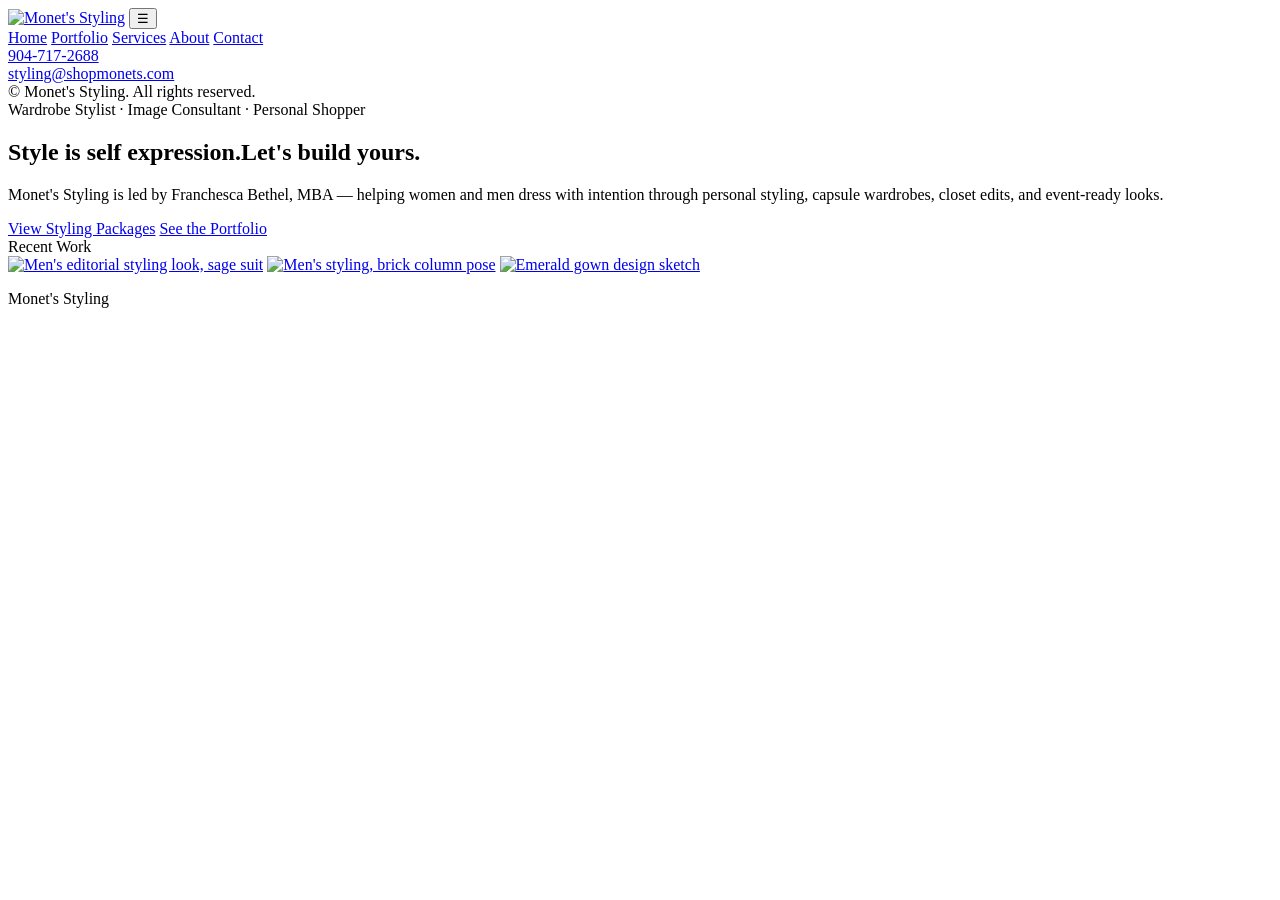
==== index.html @ 962dc1ce "Add files via upload" ====
<!DOCTYPE html>
<html lang="en">
<head>
<meta charset="UTF-8">
<meta name="viewport" content="width=device-width, initial-scale=1.0">
<title>Monet's Styling — Wardrobe Stylist &amp; Image Consultant</title>
<meta name="description" content="Monet's Styling — personal wardrobe styling, image consulting, and personal shopping by Franchesca Bethel.">
<link rel="preconnect" href="https://fonts.googleapis.com">
<link href="https://fonts.googleapis.com/css2?family=Playfair+Display:ital,wght@0,600;0,700;1,600&family=Jost:wght@400;500;600&display=swap" rel="stylesheet">
<link rel="stylesheet" href="css/style.css">
</head>
<body>
<div class="shell">

  <aside class="sidebar">
    <a href="index.html"><img class="logo" src="assets/brand/monets-logo-black.png" alt="Monet's Styling"></a>

    <button class="menu-toggle" onclick="document.querySelector('nav').classList.toggle('open')">&#9776;</button>

    <nav>
      <a href="index.html" class="active">Home</a>
      <a href="portfolio.html">Portfolio</a>
      <a href="services.html">Services</a>
      <a href="about.html">About</a>
      <a href="contact.html">Contact</a>
    </nav>

    <div class="contact-block">
      <div><a href="tel:9047172688">904-717-2688</a></div>
      <div><a href="mailto:styling@shopmonets.com">styling@shopmonets.com</a></div>
    </div>
    <div class="copyright">&copy; Monet's Styling. All rights reserved.</div>
  </aside>

  <main>
    <section class="hero">
      <span class="eyebrow">Wardrobe Stylist &middot; Image Consultant &middot; Personal Shopper</span>
      <h1>Style is self expression.<span class="script">Let's build yours.</span></h1>
      <p class="page-intro">Monet's Styling is led by Franchesca Bethel, MBA — helping women and men dress with intention through personal styling, capsule wardrobes, closet edits, and event-ready looks.</p>
      <div class="hero-actions">
        <a class="btn btn-dark" href="services.html">View Styling Packages</a>
        <a class="btn btn-outline" href="portfolio.html">See the Portfolio</a>
      </div>
    </section>

    <section>
      <span class="eyebrow">Recent Work</span>
      <div class="gallery-grid">
        <a href="portfolio.html"><img src="assets/images/portfolio-01.jpg" alt="Men's editorial styling look, sage suit"></a>
        <a href="portfolio.html"><img src="assets/images/portfolio-02.jpg" alt="Men's styling, brick column pose"></a>
        <a href="portfolio.html"><img src="assets/images/portfolio-04-sketch-gown.jpg" alt="Emerald gown design sketch"></a>
      </div>
    </section>

    <p class="built-with">Monet's Styling</p>
  </main>
</div>
</body>
</html>
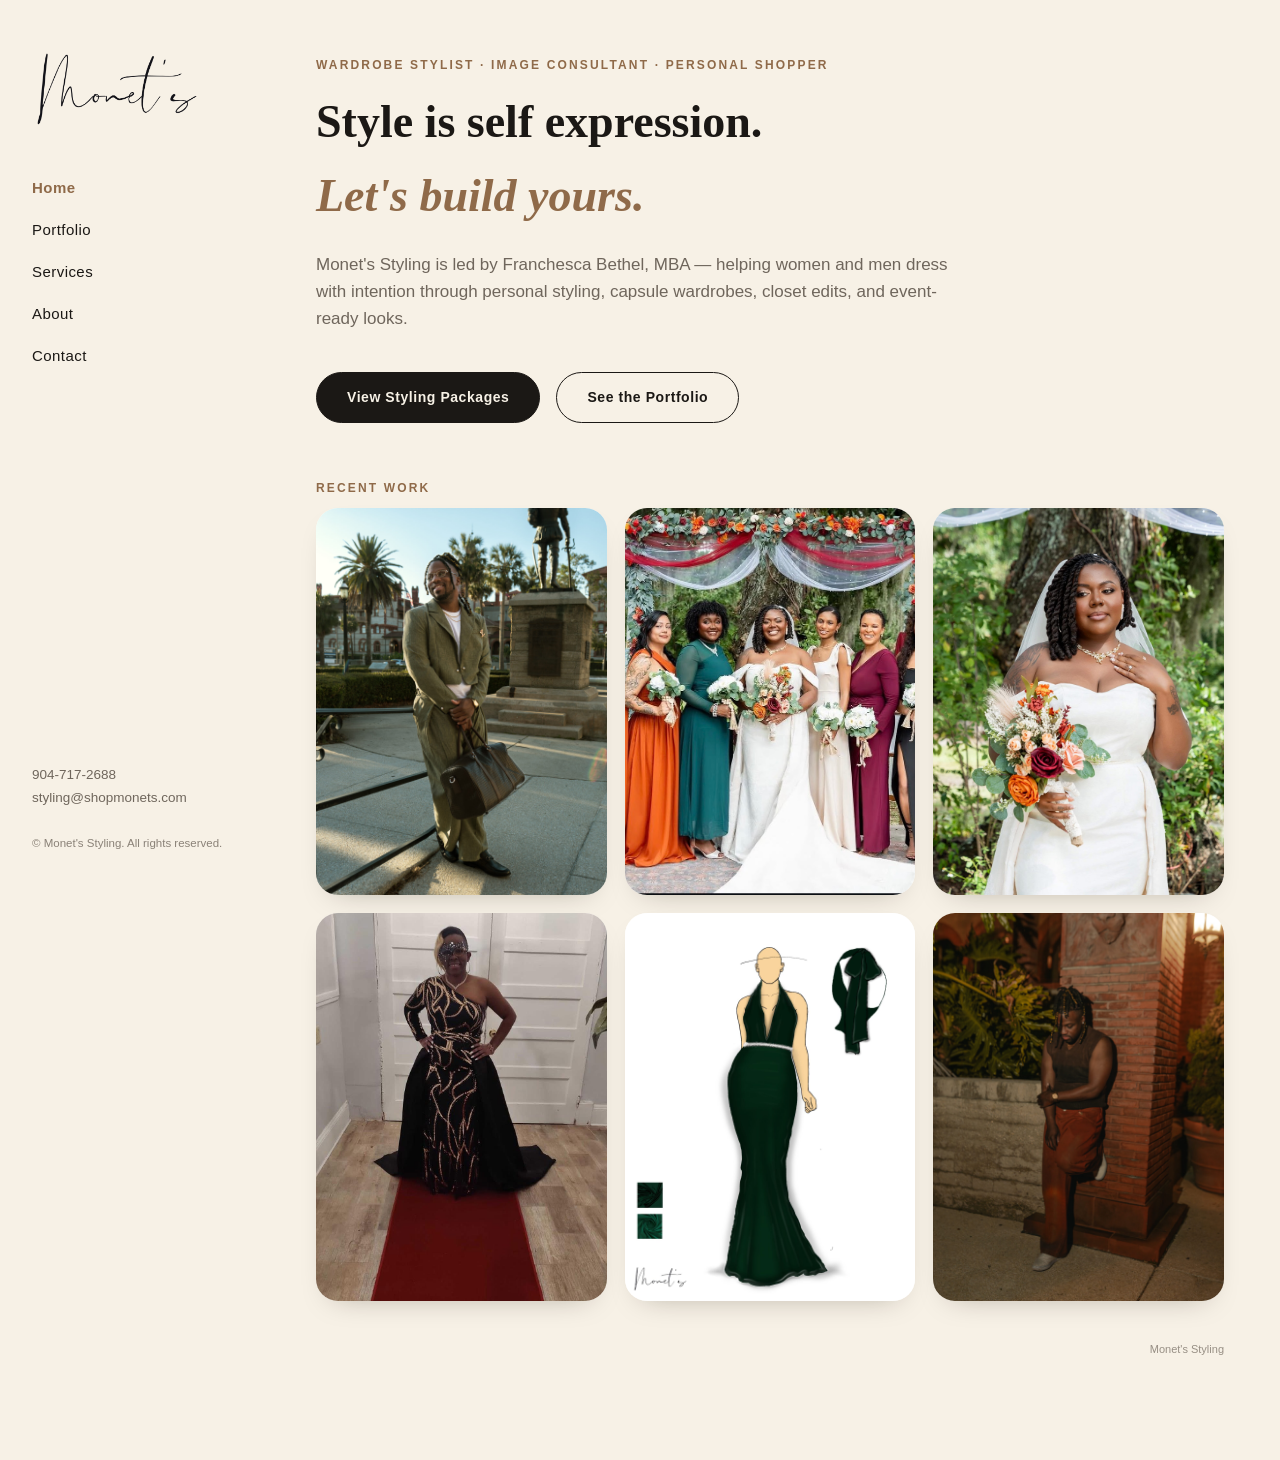
==== commit 57bdb326: "Add files via upload" ====
--- a/index.html
+++ b/index.html
@@ -47,8 +47,11 @@
       <span class="eyebrow">Recent Work</span>
       <div class="gallery-grid">
         <a href="portfolio.html"><img src="assets/images/portfolio-01.jpg" alt="Men's editorial styling look, sage suit"></a>
+        <a href="portfolio.html"><img src="assets/images/IMG_5380%20(1).jpg" alt="Bride and bridal party styled in jewel tones"></a>
+        <a href="portfolio.html"><img src="assets/images/IMG_5379%20(1).JPG" alt="Bridal portrait styling"></a>
+        <a href="portfolio.html"><img src="assets/images/IMG_5381%20(1).JPG" alt="Glam evening look with sequin mask"></a>
+        <a href="portfolio.html"><img src="assets/images/portfolio-04-sketch-gown.jpg" alt="Emerald gown design sketch"></a>
         <a href="portfolio.html"><img src="assets/images/portfolio-02.jpg" alt="Men's styling, brick column pose"></a>
-        <a href="portfolio.html"><img src="assets/images/portfolio-04-sketch-gown.jpg" alt="Emerald gown design sketch"></a>
       </div>
     </section>
 
--- a/css/style.css
+++ b/css/style.css
@@ -0,0 +1,557 @@
+/* ===========================================================
+   Monet's Styling — shared stylesheet
+   =========================================================== */
+
+:root {
+  --cream: #f7f1e6;
+  --card: #fffdf8;
+  --ink: #1b1815;
+  --muted: #6f665c;
+  --tan: #d9bfa0;
+  --tan-dark: #b8916a;
+  --tan-deep: #8f6a49;
+  --line: #e7ddcc;
+  --sidebar-w: 260px;
+  --radius: 22px;
+}
+
+* { box-sizing: border-box; }
+
+html { scroll-behavior: smooth; }
+
+body {
+  margin: 0;
+  background: var(--cream) url("assets/brand/paper-texture.jpg");
+  background-size: 900px 600px;
+  color: var(--ink);
+  font-family: "Jost", -apple-system, BlinkMacSystemFont, sans-serif;
+  font-size: 16px;
+  line-height: 1.6;
+  -webkit-font-smoothing: antialiased;
+}
+
+a { color: inherit; text-decoration: none; }
+
+h1, h2, h3, .display {
+  font-family: "Playfair Display", "PT Serif", serif;
+  margin: 0 0 .4em;
+  color: var(--ink);
+  font-weight: 700;
+}
+
+p { margin: 0 0 1em; }
+
+img { max-width: 100%; display: block; }
+
+/* ---------- Layout shell ---------- */
+
+.shell {
+  display: flex;
+  min-height: 100vh;
+  max-width: 1400px;
+  margin: 0 auto;
+}
+
+/* ---------- Sidebar ---------- */
+
+.sidebar {
+  width: var(--sidebar-w);
+  flex-shrink: 0;
+  padding: 48px 32px;
+  display: flex;
+  flex-direction: column;
+  position: sticky;
+  top: 0;
+  height: 100vh;
+}
+
+.sidebar .logo {
+  width: 170px;
+  margin-bottom: 44px;
+}
+
+.sidebar nav {
+  display: flex;
+  flex-direction: column;
+  gap: 14px;
+  margin-bottom: auto;
+}
+
+.sidebar nav a {
+  font-size: 15px;
+  letter-spacing: .03em;
+  color: var(--ink);
+  padding: 2px 0;
+  position: relative;
+  width: fit-content;
+}
+
+.sidebar nav a::after {
+  content: "";
+  position: absolute;
+  left: 0; bottom: -2px;
+  width: 0%;
+  height: 1px;
+  background: var(--tan-deep);
+  transition: width .25s ease;
+}
+
+.sidebar nav a:hover::after { width: 100%; }
+
+.sidebar nav a.active {
+  color: var(--tan-deep);
+  font-weight: 600;
+}
+
+.sidebar .contact-block {
+  margin-top: 40px;
+  font-size: 13.5px;
+  color: var(--muted);
+  line-height: 1.7;
+}
+
+.sidebar .contact-block a:hover { color: var(--tan-deep); }
+
+.sidebar .copyright {
+  margin-top: 24px;
+  font-size: 11.5px;
+  color: var(--muted);
+  opacity: .8;
+}
+
+.menu-toggle {
+  display: none;
+}
+
+/* ---------- Main content ---------- */
+
+main {
+  flex: 1;
+  padding: 56px 56px 90px;
+  min-width: 0;
+}
+
+.eyebrow {
+  text-transform: uppercase;
+  letter-spacing: .18em;
+  font-size: 12px;
+  color: var(--tan-deep);
+  font-weight: 600;
+  margin-bottom: 10px;
+  display: block;
+}
+
+.page-title {
+  font-size: 40px;
+  max-width: 720px;
+}
+
+.page-intro {
+  max-width: 640px;
+  color: var(--muted);
+  font-size: 17px;
+  margin-bottom: 40px;
+}
+
+/* ---------- Buttons ---------- */
+
+.btn {
+  display: inline-block;
+  padding: 13px 30px;
+  border-radius: 999px;
+  font-size: 14px;
+  letter-spacing: .04em;
+  font-weight: 600;
+  border: 1px solid var(--ink);
+  transition: all .2s ease;
+}
+
+.btn-dark {
+  background: var(--ink);
+  color: var(--cream);
+}
+.btn-dark:hover { background: var(--tan-deep); border-color: var(--tan-deep); }
+
+.btn-outline {
+  background: transparent;
+  color: var(--ink);
+}
+.btn-outline:hover { background: var(--ink); color: var(--cream); }
+
+/* ---------- Home / hero ---------- */
+
+.hero {
+  margin-bottom: 56px;
+}
+
+.hero h1 {
+  font-size: 46px;
+  max-width: 760px;
+}
+
+.hero .script {
+  display: block;
+  font-style: italic;
+  color: var(--tan-deep);
+}
+
+.hero-actions {
+  margin-top: 26px;
+  display: flex;
+  gap: 16px;
+  flex-wrap: wrap;
+}
+
+.gallery-grid {
+  display: grid;
+  grid-template-columns: repeat(3, 1fr);
+  gap: 18px;
+}
+
+.gallery-grid a {
+  display: block;
+  border-radius: var(--radius);
+  overflow: hidden;
+  aspect-ratio: 3/4;
+  background: var(--card);
+  box-shadow: 0 12px 30px -18px rgba(30,20,10,.35);
+}
+
+.gallery-grid img {
+  width: 100%;
+  height: 100%;
+  object-fit: cover;
+  transition: transform .5s ease;
+}
+
+.gallery-grid a:hover img { transform: scale(1.05); }
+
+.gallery-grid figcaption,
+.gallery-caption {
+  font-size: 12.5px;
+  color: var(--muted);
+  margin-top: 8px;
+}
+
+/* ---------- About ---------- */
+
+.about-layout {
+  display: grid;
+  grid-template-columns: 1.1fr 1.4fr;
+  gap: 56px;
+  align-items: start;
+}
+
+.about-layout .quote-card {
+  background: var(--card);
+  border-radius: var(--radius);
+  padding: 34px 30px;
+  border: 1px solid var(--line);
+}
+
+.about-layout .quote-card p {
+  font-family: "Playfair Display", serif;
+  font-style: italic;
+  font-size: 19px;
+  color: var(--ink);
+  margin-bottom: 10px;
+}
+
+.about-layout .quote-card cite {
+  font-style: normal;
+  font-size: 13px;
+  color: var(--muted);
+}
+
+.about-credentials {
+  display: flex;
+  gap: 14px;
+  margin: 22px 0 6px;
+  flex-wrap: wrap;
+}
+
+.pill {
+  background: var(--tan);
+  color: #3c2c1c;
+  font-size: 12.5px;
+  font-weight: 600;
+  padding: 7px 16px;
+  border-radius: 999px;
+}
+
+/* ---------- Services ---------- */
+
+.services-tabs-note {
+  margin-bottom: 30px;
+}
+
+.section-heading {
+  font-size: 26px;
+  margin-top: 54px;
+  margin-bottom: 6px;
+  padding-bottom: 14px;
+  border-bottom: 1px solid var(--line);
+}
+
+.section-sub {
+  color: var(--muted);
+  font-size: 14.5px;
+  margin-bottom: 26px;
+}
+
+.package-grid {
+  display: grid;
+  grid-template-columns: repeat(2, 1fr);
+  gap: 22px;
+}
+
+.package-card {
+  background: var(--card);
+  border-radius: var(--radius);
+  border: 1px solid var(--line);
+  overflow: hidden;
+  display: flex;
+  flex-direction: column;
+}
+
+.package-card .card-top {
+  background: var(--ink);
+  color: var(--cream);
+  padding: 18px 22px;
+  display: flex;
+  justify-content: space-between;
+  align-items: flex-start;
+  gap: 14px;
+}
+
+.package-card .card-top .tagline {
+  font-size: 13px;
+  line-height: 1.5;
+  color: #e9e2d6;
+}
+
+.package-card .price {
+  background: var(--tan);
+  color: #3c2c1c;
+  font-family: "Playfair Display", serif;
+  font-weight: 700;
+  font-size: 20px;
+  padding: 6px 14px;
+  border-radius: 12px;
+  white-space: nowrap;
+}
+
+.package-card .card-body {
+  padding: 20px 22px 24px;
+  flex: 1;
+  display: flex;
+  flex-direction: column;
+}
+
+.package-card h3 {
+  font-size: 17px;
+  margin-bottom: 12px;
+}
+
+.package-card ul {
+  margin: 0 0 18px;
+  padding-left: 18px;
+  font-size: 14px;
+  color: var(--ink);
+  flex: 1;
+}
+
+.package-card ul li { margin-bottom: 6px; }
+
+.package-card .card-footer {
+  margin-top: auto;
+  padding-top: 14px;
+  border-top: 1px dashed var(--line);
+}
+
+.package-card .name-tag {
+  display: inline-block;
+  background: var(--tan-dark);
+  color: #fff;
+  font-size: 13px;
+  font-weight: 600;
+  padding: 8px 16px;
+  border-radius: 999px;
+}
+
+.addon-list {
+  display: grid;
+  grid-template-columns: repeat(2, 1fr);
+  gap: 10px 32px;
+  margin-top: 8px;
+}
+
+.addon-item {
+  padding: 16px 0;
+  border-bottom: 1px solid var(--line);
+}
+
+.addon-item .addon-head {
+  display: flex;
+  justify-content: space-between;
+  gap: 12px;
+  font-weight: 600;
+  font-size: 15px;
+}
+
+.addon-item .addon-rate {
+  color: var(--tan-deep);
+  white-space: nowrap;
+}
+
+.addon-item p {
+  font-size: 13.5px;
+  color: var(--muted);
+  margin: 4px 0 0;
+}
+
+.fine-print {
+  margin-top: 40px;
+  font-size: 12.5px;
+  color: var(--muted);
+  border-top: 1px solid var(--line);
+  padding-top: 16px;
+}
+
+/* ---------- Contact ---------- */
+
+.contact-layout {
+  display: grid;
+  grid-template-columns: 1fr 1.2fr;
+  gap: 56px;
+}
+
+.contact-info .info-row {
+  margin-bottom: 22px;
+}
+
+.contact-info .info-row .label {
+  font-size: 12px;
+  text-transform: uppercase;
+  letter-spacing: .12em;
+  color: var(--muted);
+  margin-bottom: 4px;
+}
+
+.contact-info .info-row a,
+.contact-info .info-row span {
+  font-family: "Playfair Display", serif;
+  font-size: 20px;
+}
+
+form.contact-form {
+  background: var(--card);
+  border: 1px solid var(--line);
+  border-radius: var(--radius);
+  padding: 30px;
+}
+
+.contact-form label {
+  display: block;
+  font-size: 12.5px;
+  text-transform: uppercase;
+  letter-spacing: .08em;
+  color: var(--muted);
+  margin-bottom: 6px;
+  margin-top: 18px;
+}
+
+.contact-form label:first-child { margin-top: 0; }
+
+.contact-form input,
+.contact-form textarea {
+  width: 100%;
+  padding: 12px 14px;
+  border: 1px solid var(--line);
+  border-radius: 12px;
+  font-family: inherit;
+  font-size: 14.5px;
+  background: #fff;
+  color: var(--ink);
+}
+
+.contact-form textarea { min-height: 120px; resize: vertical; }
+
+.contact-form button {
+  margin-top: 22px;
+  cursor: pointer;
+  font-family: inherit;
+}
+
+/* ---------- Footer credit (bottom right, like Format) ---------- */
+
+.built-with {
+  text-align: right;
+  font-size: 11px;
+  color: var(--muted);
+  margin-top: 40px;
+  opacity: .7;
+}
+
+/* ---------- Responsive ---------- */
+
+@media (max-width: 980px) {
+  .about-layout,
+  .contact-layout { grid-template-columns: 1fr; }
+  .package-grid { grid-template-columns: 1fr; }
+  .gallery-grid { grid-template-columns: repeat(2, 1fr); }
+  .addon-list { grid-template-columns: 1fr; }
+}
+
+@media (max-width: 760px) {
+  .shell { flex-direction: column; }
+
+  .sidebar {
+    position: relative;
+    height: auto;
+    width: 100%;
+    padding: 22px 24px;
+    flex-direction: row;
+    align-items: center;
+    justify-content: space-between;
+  }
+
+  .sidebar .logo { width: 120px; margin-bottom: 0; }
+
+  .sidebar nav {
+    position: absolute;
+    top: 100%;
+    left: 0; right: 0;
+    background: var(--cream);
+    border-bottom: 1px solid var(--line);
+    padding: 18px 24px 26px;
+    display: none;
+    flex-direction: column;
+    z-index: 20;
+  }
+
+  .sidebar nav.open { display: flex; }
+
+  .sidebar .contact-block,
+  .sidebar .copyright { display: none; }
+
+  .menu-toggle {
+    display: inline-flex;
+    align-items: center;
+    justify-content: center;
+    width: 40px;
+    height: 40px;
+    border: 1px solid var(--line);
+    border-radius: 10px;
+    background: var(--card);
+    font-size: 18px;
+  }
+
+  main { padding: 36px 22px 60px; }
+  .hero h1, .page-title { font-size: 30px; }
+  .gallery-grid { grid-template-columns: 1fr 1fr; }
+}
+
+@media (max-width: 500px) {
+  .gallery-grid { grid-template-columns: 1fr; }
+}
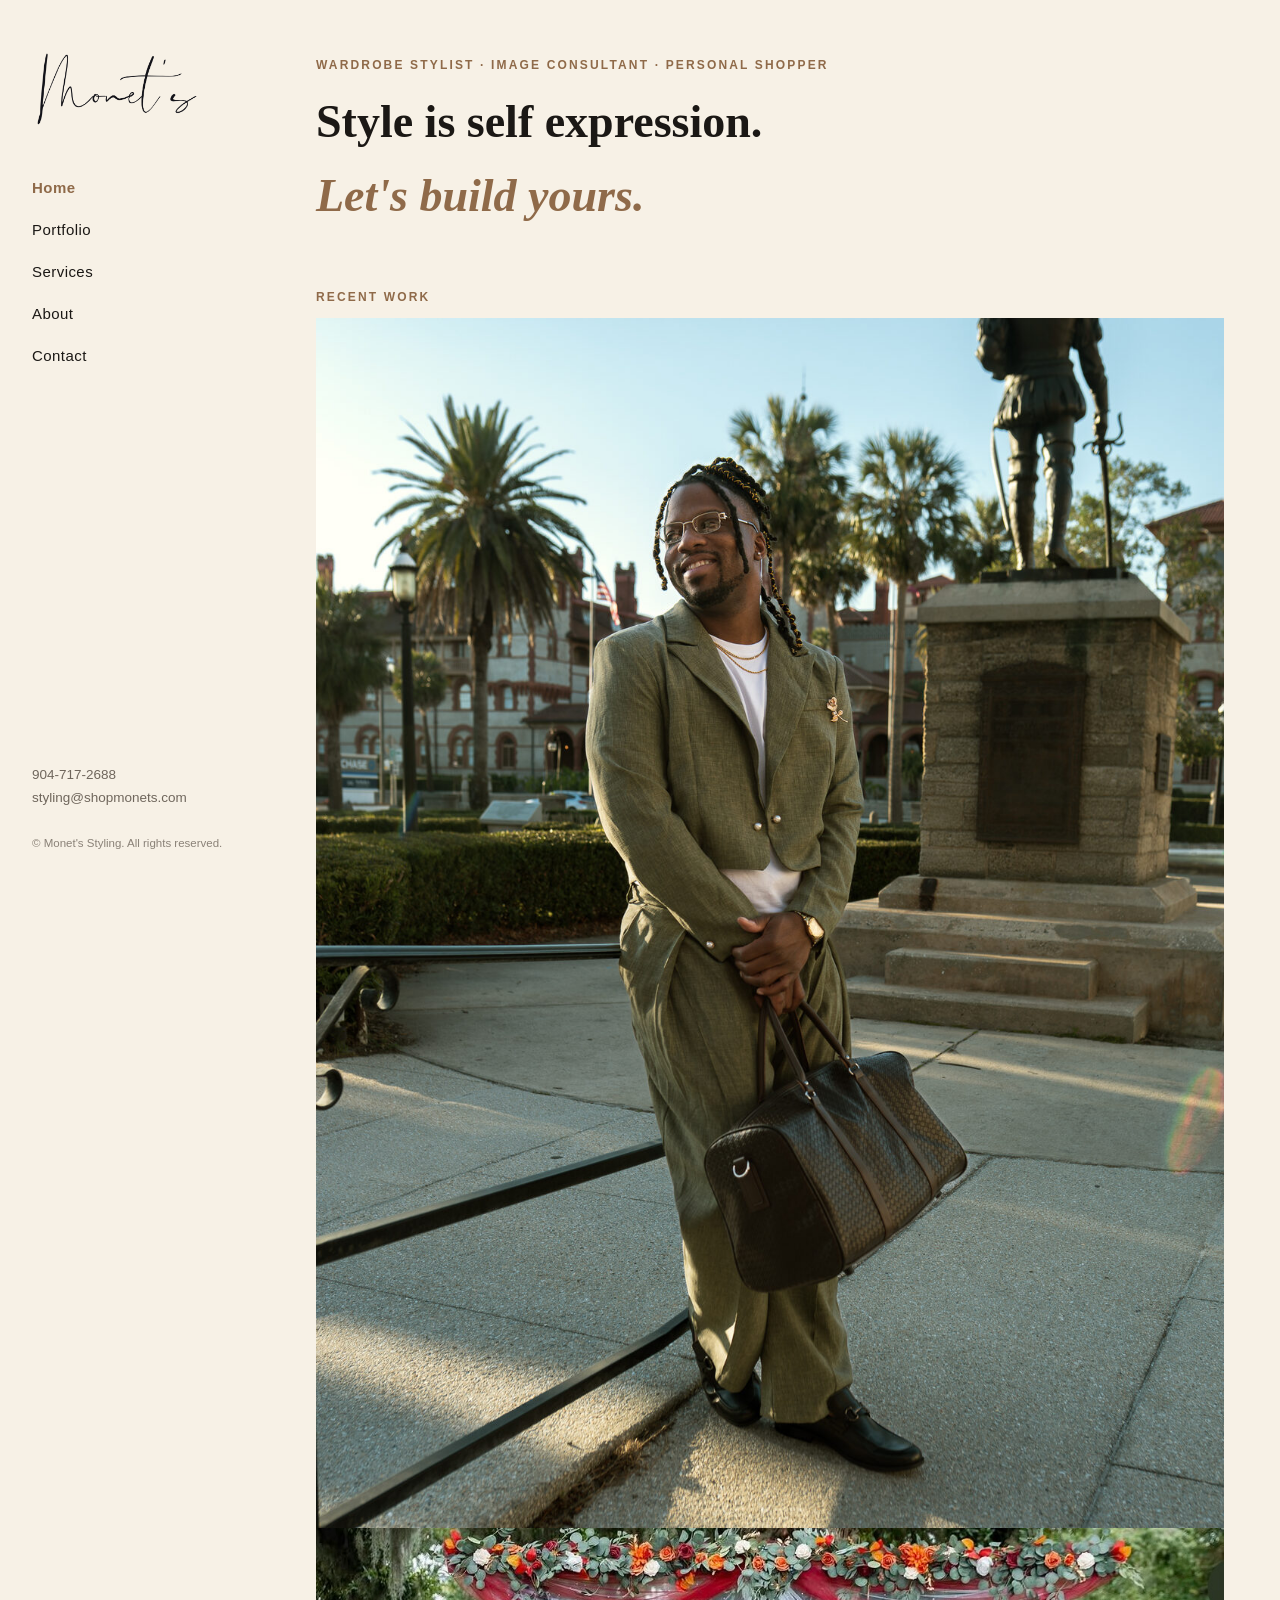
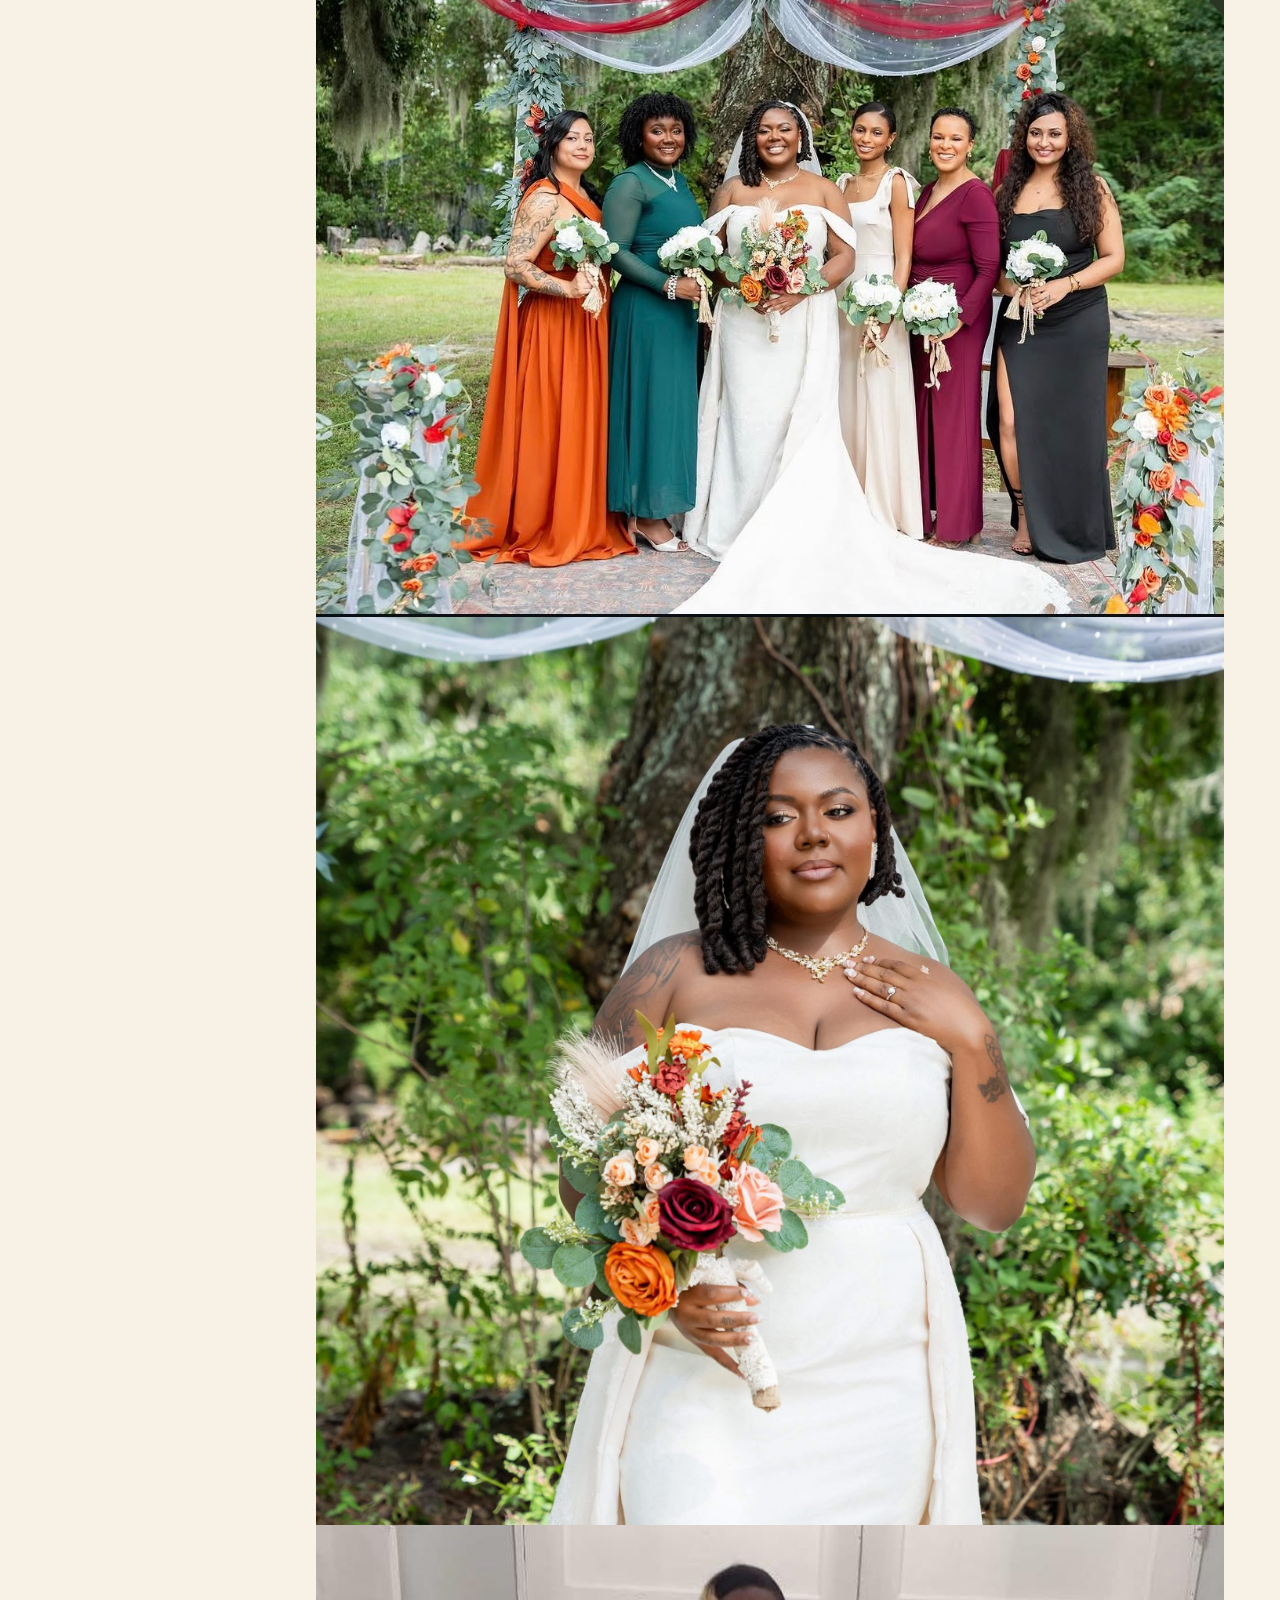
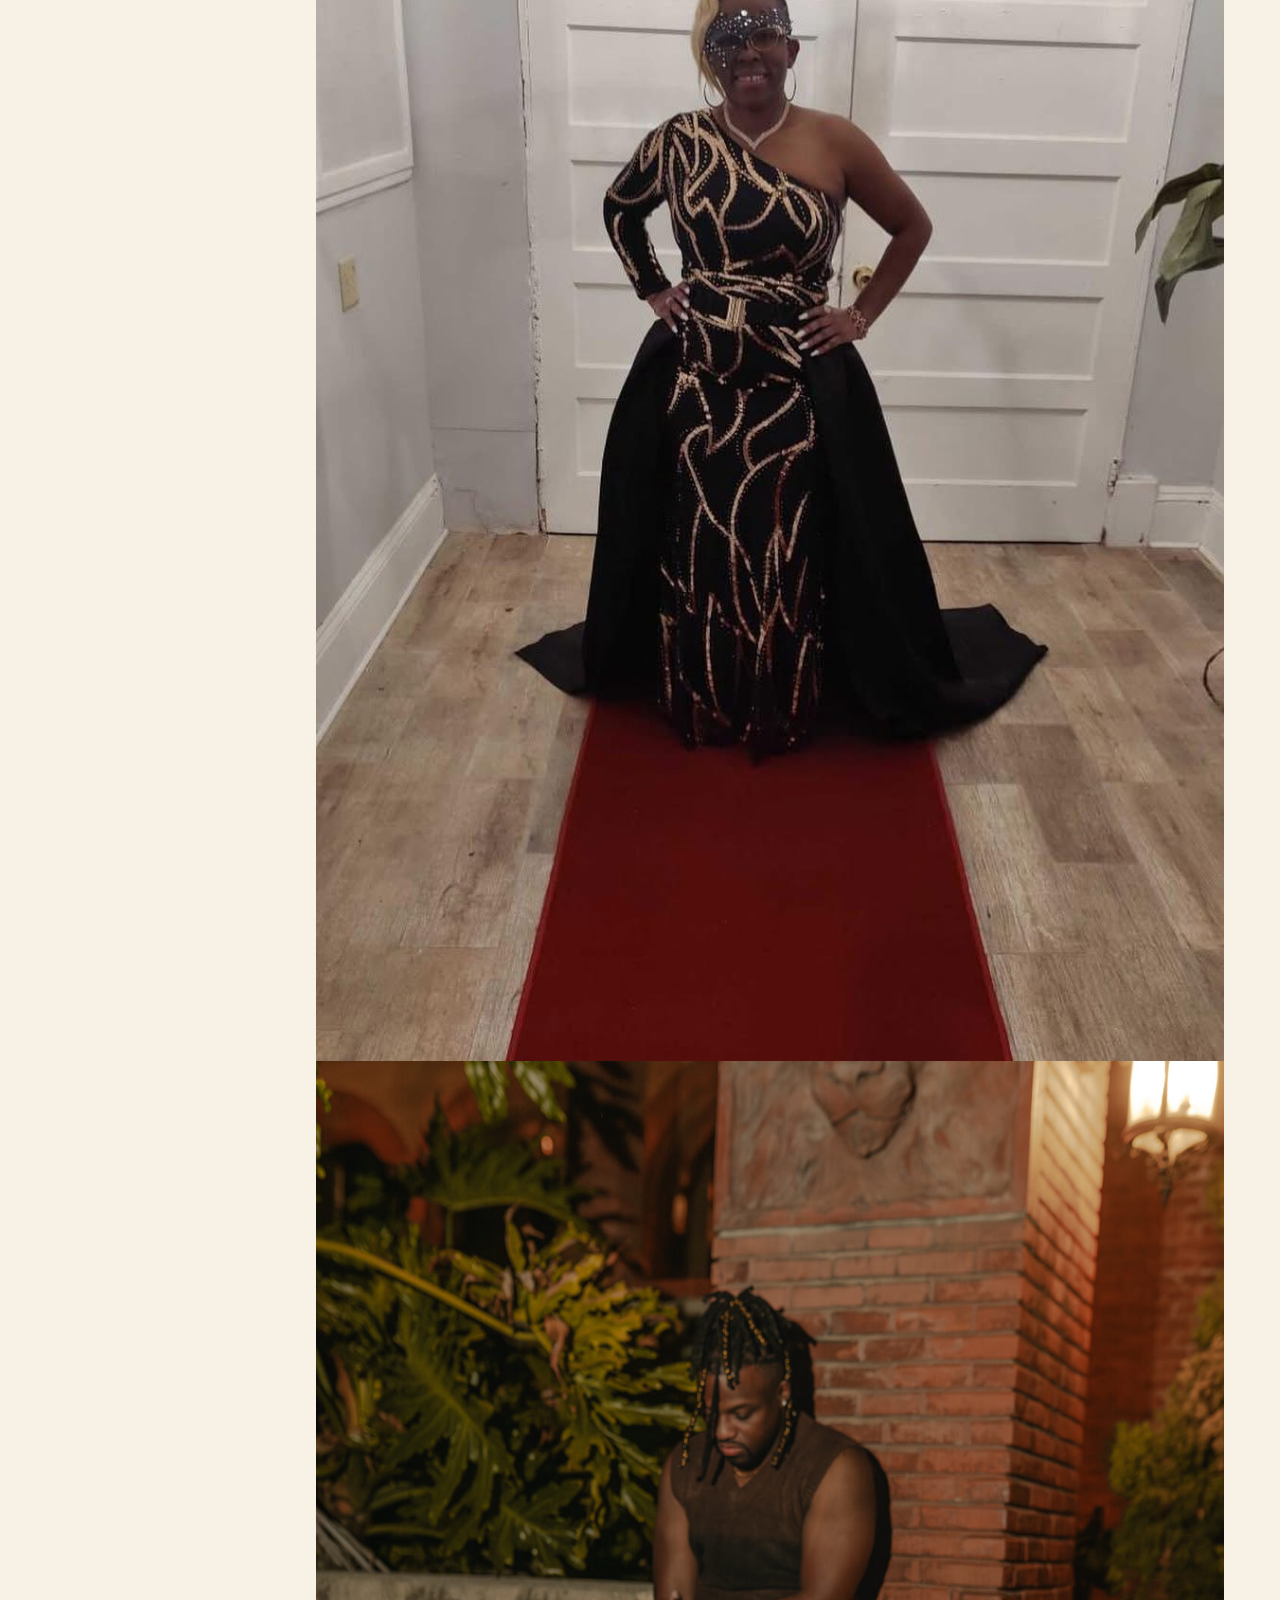
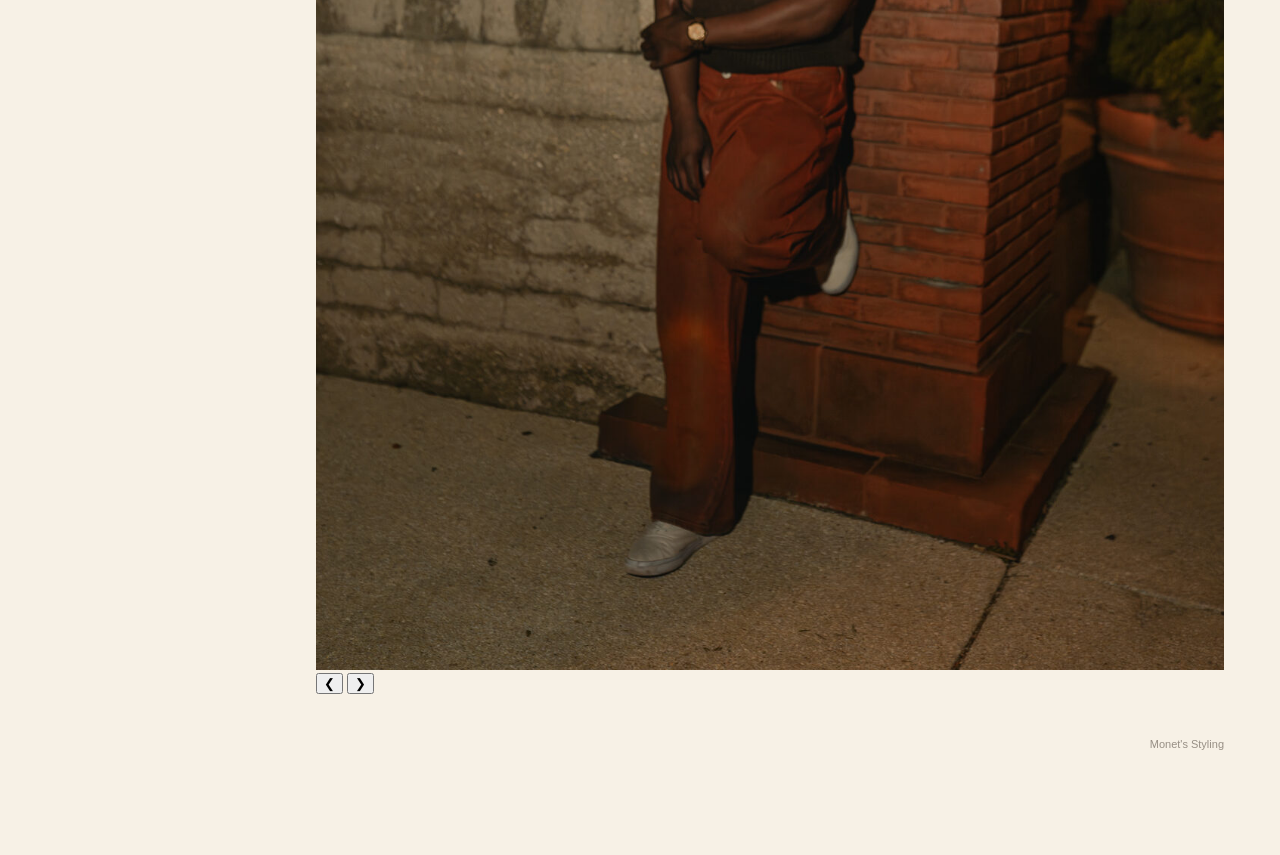
==== commit 1f8f7b22: "Add files via upload" ====
--- a/index.html
+++ b/index.html
@@ -36,27 +36,27 @@
     <section class="hero">
       <span class="eyebrow">Wardrobe Stylist &middot; Image Consultant &middot; Personal Shopper</span>
       <h1>Style is self expression.<span class="script">Let's build yours.</span></h1>
-      <p class="page-intro">Monet's Styling is led by Franchesca Bethel, MBA — helping women and men dress with intention through personal styling, capsule wardrobes, closet edits, and event-ready looks.</p>
-      <div class="hero-actions">
-        <a class="btn btn-dark" href="services.html">View Styling Packages</a>
-        <a class="btn btn-outline" href="portfolio.html">See the Portfolio</a>
-      </div>
     </section>
 
     <section>
       <span class="eyebrow">Recent Work</span>
-      <div class="gallery-grid">
-        <a href="portfolio.html"><img src="assets/images/portfolio-01.jpg" alt="Men's editorial styling look, sage suit"></a>
-        <a href="portfolio.html"><img src="assets/images/IMG_5380%20(1).jpg" alt="Bride and bridal party styled in jewel tones"></a>
-        <a href="portfolio.html"><img src="assets/images/IMG_5379%20(1).JPG" alt="Bridal portrait styling"></a>
-        <a href="portfolio.html"><img src="assets/images/IMG_5381%20(1).JPG" alt="Glam evening look with sequin mask"></a>
-        <a href="portfolio.html"><img src="assets/images/portfolio-04-sketch-gown.jpg" alt="Emerald gown design sketch"></a>
-        <a href="portfolio.html"><img src="assets/images/portfolio-02.jpg" alt="Men's styling, brick column pose"></a>
+      <div class="carousel" id="home-carousel">
+        <div class="carousel-track">
+          <a class="carousel-slide" href="portfolio.html"><img src="assets/images/portfolio-01.jpg" alt="Men's editorial styling look, sage suit"></a>
+          <a class="carousel-slide" href="portfolio.html"><img src="assets/images/IMG_5380%20(1).jpg" alt="Bride and bridal party styled in jewel tones"></a>
+          <a class="carousel-slide" href="portfolio.html"><img src="assets/images/IMG_5379%20(1).JPG" alt="Bridal portrait styling"></a>
+          <a class="carousel-slide" href="portfolio.html"><img src="assets/images/IMG_5381%20(1).JPG" alt="Glam evening look with sequin mask"></a>
+          <a class="carousel-slide" href="portfolio.html"><img src="assets/images/portfolio-02.jpg" alt="Men's styling, brick column pose"></a>
+        </div>
+        <button class="carousel-arrow prev" type="button" aria-label="Previous slide">&#10094;</button>
+        <button class="carousel-arrow next" type="button" aria-label="Next slide">&#10095;</button>
+        <div class="carousel-dots"></div>
       </div>
     </section>
 
     <p class="built-with">Monet's Styling</p>
   </main>
 </div>
+<script src="js/carousel.js"></script>
 </body>
 </html>
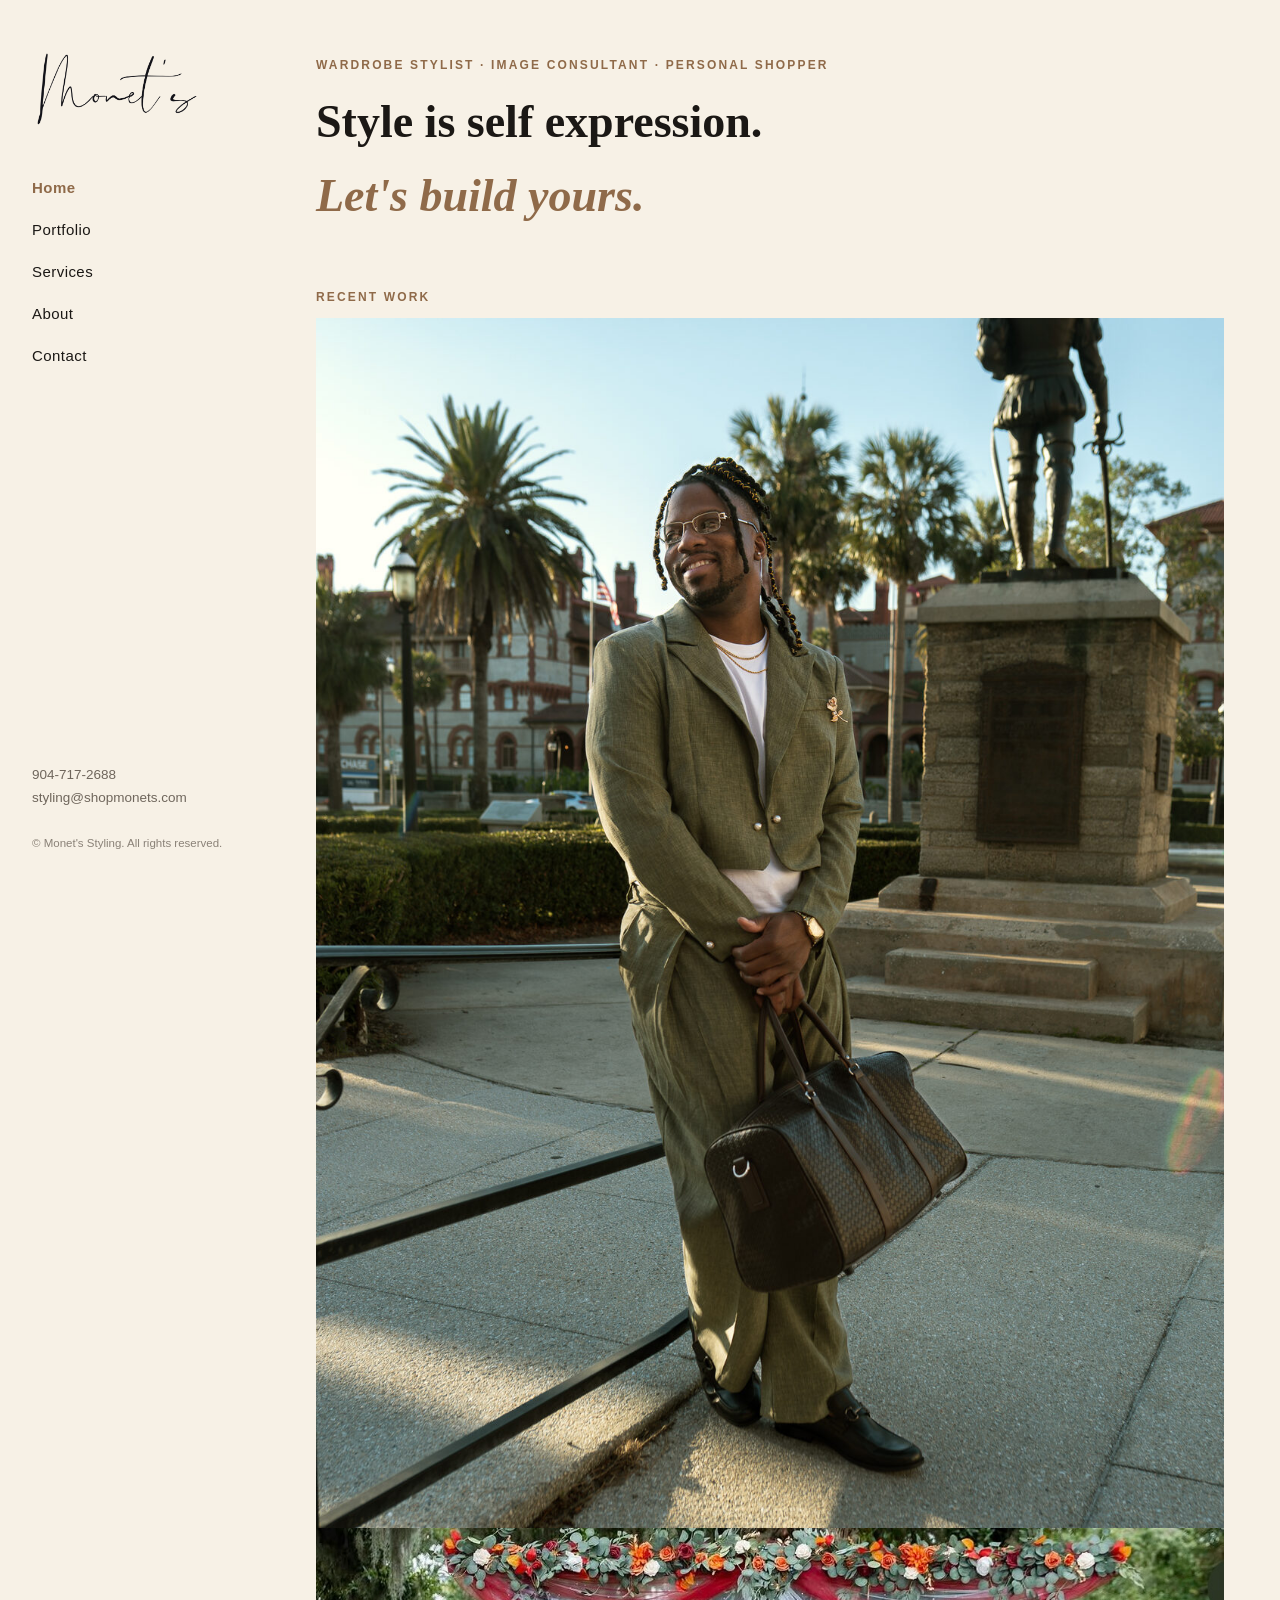
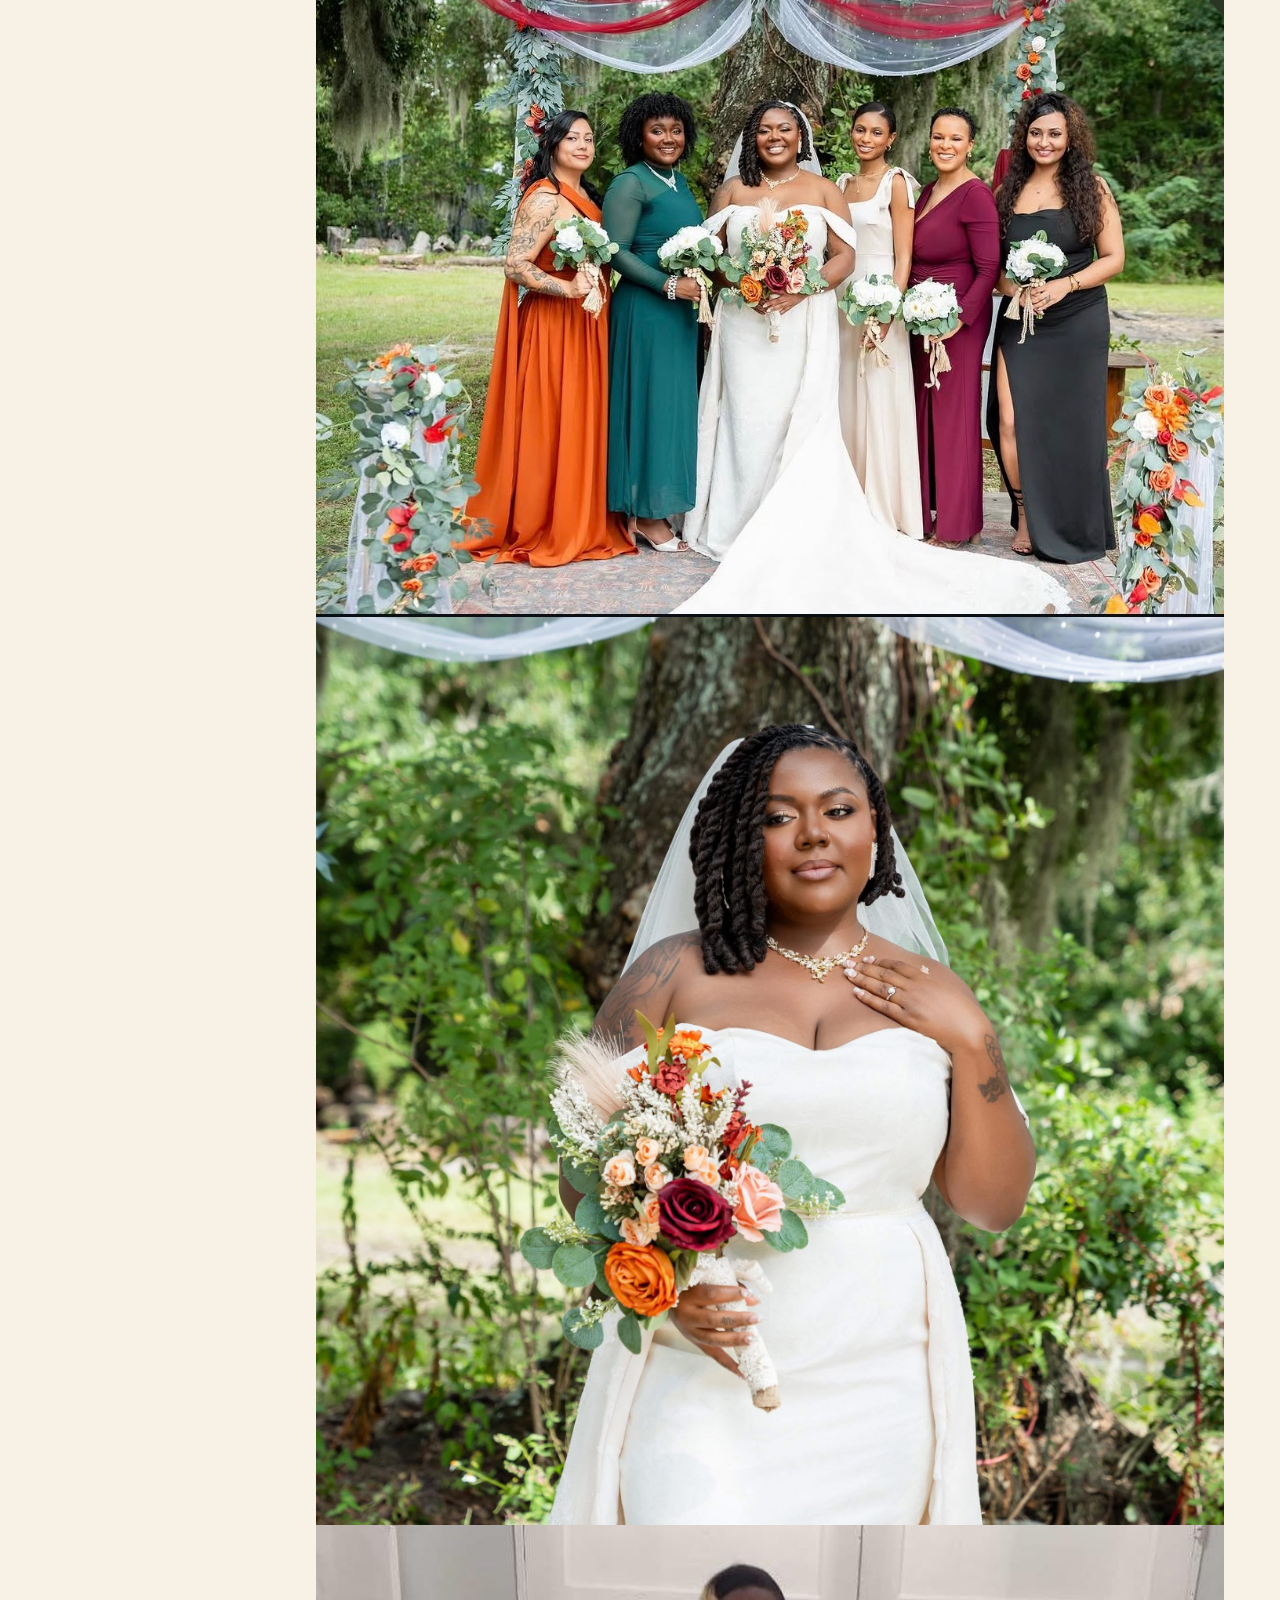
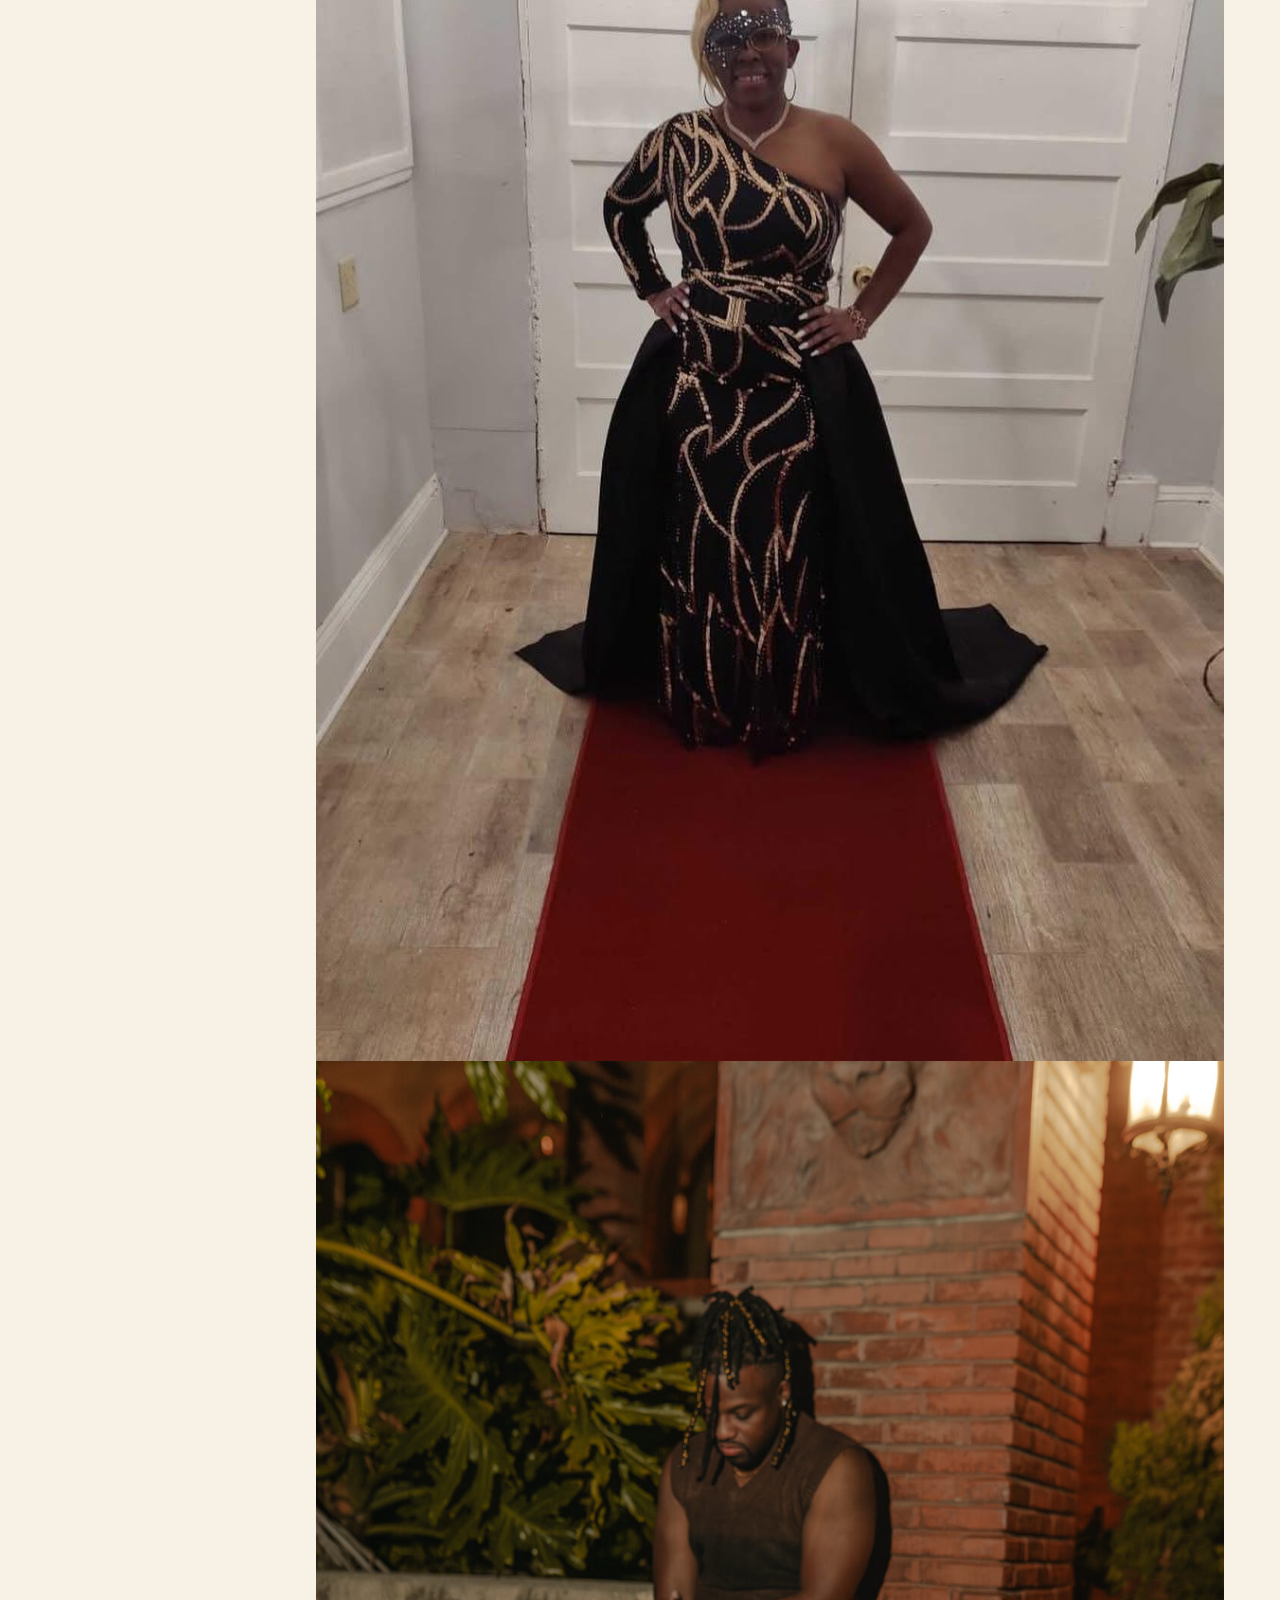
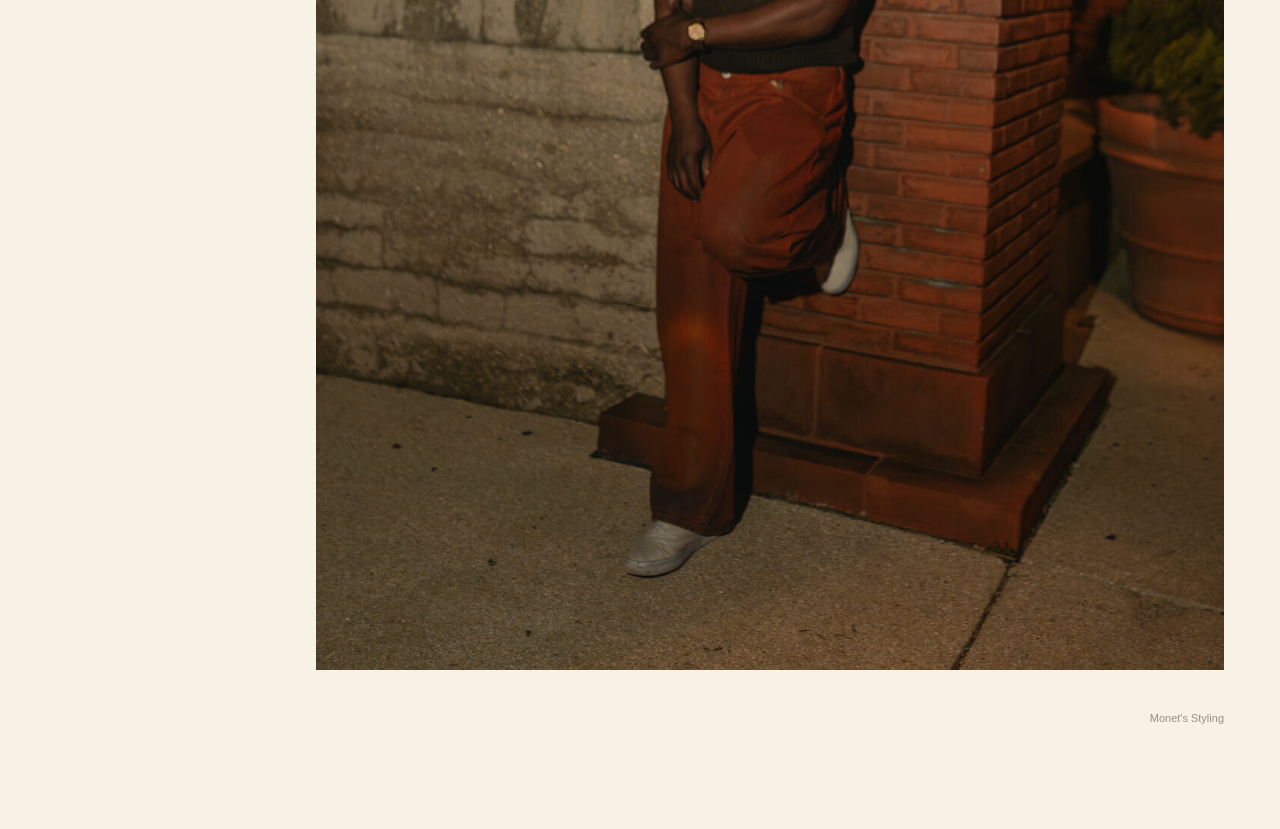
==== commit d9ae11a0: "Add files via upload" ====
--- a/index.html
+++ b/index.html
@@ -40,17 +40,12 @@
 
     <section>
       <span class="eyebrow">Recent Work</span>
-      <div class="carousel" id="home-carousel">
-        <div class="carousel-track">
-          <a class="carousel-slide" href="portfolio.html"><img src="assets/images/portfolio-01.jpg" alt="Men's editorial styling look, sage suit"></a>
-          <a class="carousel-slide" href="portfolio.html"><img src="assets/images/IMG_5380%20(1).jpg" alt="Bride and bridal party styled in jewel tones"></a>
-          <a class="carousel-slide" href="portfolio.html"><img src="assets/images/IMG_5379%20(1).JPG" alt="Bridal portrait styling"></a>
-          <a class="carousel-slide" href="portfolio.html"><img src="assets/images/IMG_5381%20(1).JPG" alt="Glam evening look with sequin mask"></a>
-          <a class="carousel-slide" href="portfolio.html"><img src="assets/images/portfolio-02.jpg" alt="Men's styling, brick column pose"></a>
-        </div>
-        <button class="carousel-arrow prev" type="button" aria-label="Previous slide">&#10094;</button>
-        <button class="carousel-arrow next" type="button" aria-label="Next slide">&#10095;</button>
-        <div class="carousel-dots"></div>
+      <div class="hscroll" id="home-hscroll">
+        <a class="hscroll-item" href="portfolio.html"><img src="assets/images/portfolio-01.jpg" alt="Men's editorial styling look, sage suit"></a>
+        <a class="hscroll-item" href="portfolio.html"><img src="assets/images/IMG_5380%20(1).jpg" alt="Bride and bridal party styled in jewel tones"></a>
+        <a class="hscroll-item" href="portfolio.html"><img src="assets/images/IMG_5379%20(1).JPG" alt="Bridal portrait styling"></a>
+        <a class="hscroll-item" href="portfolio.html"><img src="assets/images/IMG_5381%20(1).JPG" alt="Glam evening look with sequin mask"></a>
+        <a class="hscroll-item" href="portfolio.html"><img src="assets/images/portfolio-02.jpg" alt="Men's styling, brick column pose"></a>
       </div>
     </section>
 
--- a/css/style.css
+++ b/css/style.css
@@ -233,6 +233,89 @@
   margin-top: 8px;
 }
 
+/* ---------- Home carousel ---------- */
+
+.carousel {
+  position: relative;
+  border-radius: var(--radius);
+  overflow: hidden;
+  aspect-ratio: 16/9;
+  max-height: 560px;
+  background: var(--card);
+  box-shadow: 0 20px 40px -22px rgba(30,20,10,.4);
+}
+
+.carousel-track {
+  display: flex;
+  height: 100%;
+  transition: transform .6s cubic-bezier(.65,0,.35,1);
+}
+
+.carousel-slide {
+  flex: 0 0 100%;
+  height: 100%;
+  display: block;
+}
+
+.carousel-slide img {
+  width: 100%;
+  height: 100%;
+  object-fit: cover;
+}
+
+.carousel-arrow {
+  position: absolute;
+  top: 50%;
+  transform: translateY(-50%);
+  width: 44px;
+  height: 44px;
+  border-radius: 50%;
+  border: none;
+  background: rgba(27,24,21,.55);
+  color: #fff;
+  font-size: 15px;
+  cursor: pointer;
+  display: flex;
+  align-items: center;
+  justify-content: center;
+  transition: background .2s ease;
+  z-index: 2;
+}
+
+.carousel-arrow:hover { background: var(--tan-deep); }
+.carousel-arrow.prev { left: 16px; }
+.carousel-arrow.next { right: 16px; }
+
+.carousel-dots {
+  position: absolute;
+  bottom: 18px;
+  left: 50%;
+  transform: translateX(-50%);
+  display: flex;
+  gap: 8px;
+  z-index: 2;
+}
+
+.carousel-dots .dot {
+  width: 8px;
+  height: 8px;
+  border-radius: 50%;
+  background: rgba(255,255,255,.55);
+  border: none;
+  cursor: pointer;
+  padding: 0;
+}
+
+.carousel-dots .dot.active {
+  background: #fff;
+  transform: scale(1.2);
+}
+
+@media (max-width: 760px) {
+  .carousel { aspect-ratio: 4/5; max-height: none; }
+  .carousel-arrow { width: 36px; height: 36px; }
+}
+
 /* ---------- About ---------- */
 
 .about-layout {
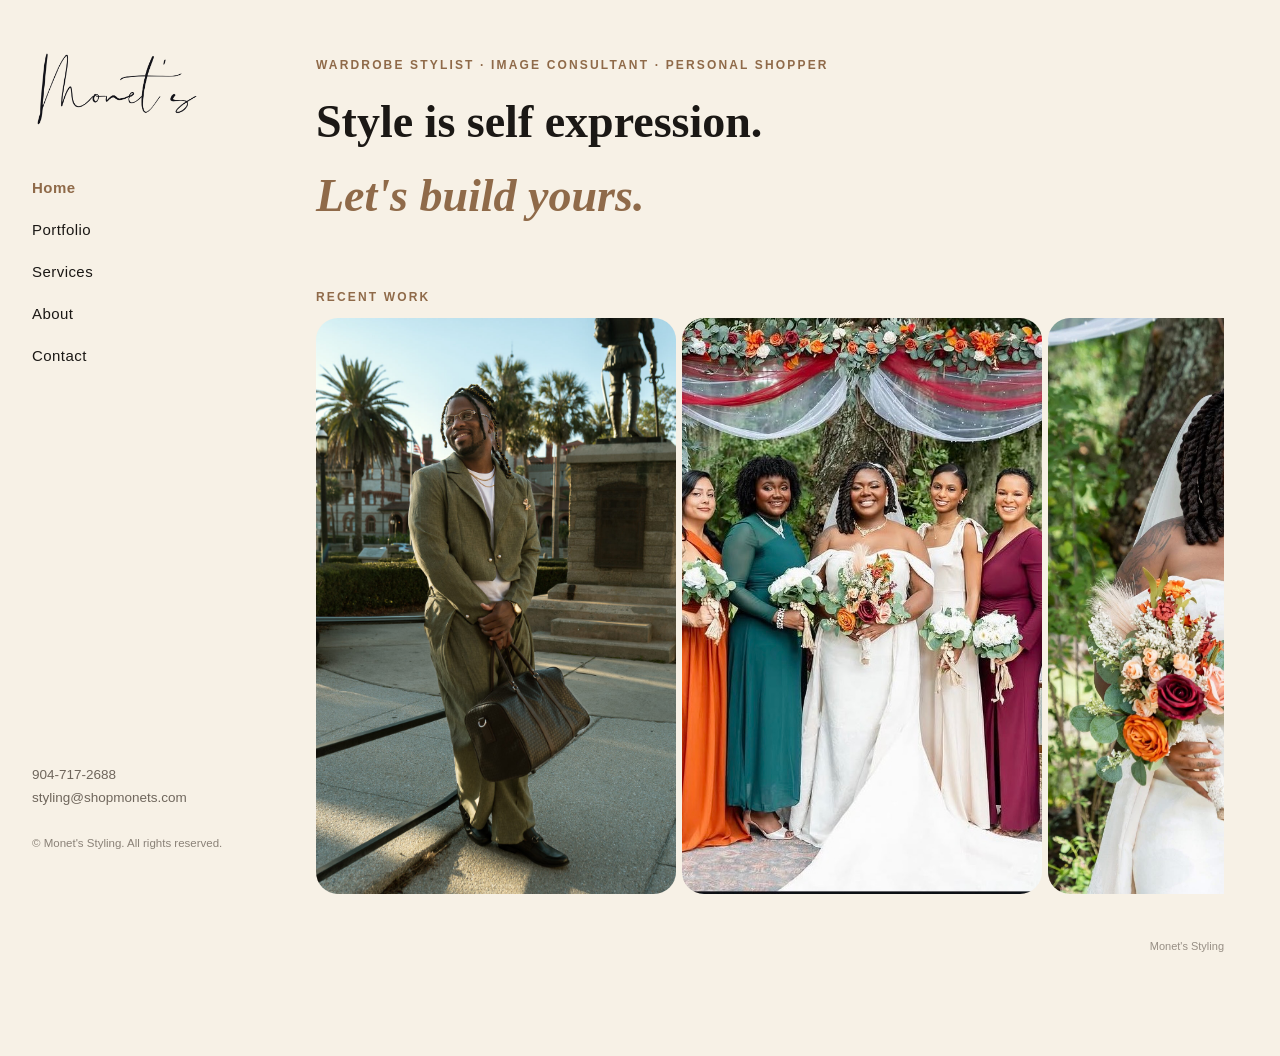
==== commit 6eba914d: "Add files via upload" ====
--- a/index.html
+++ b/index.html
@@ -41,11 +41,11 @@
     <section>
       <span class="eyebrow">Recent Work</span>
       <div class="hscroll" id="home-hscroll">
-        <a class="hscroll-item" href="portfolio.html"><img src="assets/images/portfolio-01.jpg" alt="Men's editorial styling look, sage suit"></a>
-        <a class="hscroll-item" href="portfolio.html"><img src="assets/images/IMG_5380%20(1).jpg" alt="Bride and bridal party styled in jewel tones"></a>
-        <a class="hscroll-item" href="portfolio.html"><img src="assets/images/IMG_5379%20(1).JPG" alt="Bridal portrait styling"></a>
-        <a class="hscroll-item" href="portfolio.html"><img src="assets/images/IMG_5381%20(1).JPG" alt="Glam evening look with sequin mask"></a>
-        <a class="hscroll-item" href="portfolio.html"><img src="assets/images/portfolio-02.jpg" alt="Men's styling, brick column pose"></a>
+        <a class="hscroll-item" href="portfolio.html"><img src="assets/images/mens_shoot_styling.jpg" alt="Men's editorial styling look, sage suit"></a>
+        <a class="hscroll-item" href="portfolio.html"><img src="assets/images/Bridal_Gown_Fullbody.jpg" alt="Bride and bridal party styled in jewel tones"></a>
+        <a class="hscroll-item" href="portfolio.html"><img src="assets/images/Bridal_Gown.JPG" alt="Bridal portrait styling"></a>
+        <a class="hscroll-item" href="portfolio.html"><img src="assets/images/Event_Dress_Styling.JPG" alt="Glam evening look with sequin mask"></a>
+        <a class="hscroll-item" href="portfolio.html"><img src="assets/images/mens_shoot_styling_1.jpg" alt="Men's styling, brick column pose"></a>
       </div>
     </section>
 
--- a/css/style.css
+++ b/css/style.css
@@ -233,87 +233,46 @@
   margin-top: 8px;
 }
 
-/* ---------- Home carousel ---------- */
-
-.carousel {
-  position: relative;
+/* ---------- Home swipeable gallery ---------- */
+
+.hscroll {
+  display: flex;
+  gap: 6px;
+  overflow-x: auto;
+  overflow-y: hidden;
+  scroll-snap-type: x proximity;
+  -webkit-overflow-scrolling: touch;
+  cursor: grab;
+  padding-bottom: 4px;
+}
+
+.hscroll.dragging { cursor: grabbing; scroll-snap-type: none; }
+
+.hscroll::-webkit-scrollbar { height: 6px; }
+.hscroll::-webkit-scrollbar-track { background: transparent; }
+.hscroll::-webkit-scrollbar-thumb { background: var(--tan); border-radius: 3px; }
+
+.hscroll-item {
+  flex: 0 0 auto;
+  width: min(360px, 70vw);
+  height: min(64vh, 620px);
+  scroll-snap-align: start;
   border-radius: var(--radius);
   overflow: hidden;
-  aspect-ratio: 16/9;
-  max-height: 560px;
+  display: block;
   background: var(--card);
-  box-shadow: 0 20px 40px -22px rgba(30,20,10,.4);
-}
-
-.carousel-track {
-  display: flex;
-  height: 100%;
-  transition: transform .6s cubic-bezier(.65,0,.35,1);
-}
-
-.carousel-slide {
-  flex: 0 0 100%;
-  height: 100%;
-  display: block;
-}
-
-.carousel-slide img {
+}
+
+.hscroll-item img {
   width: 100%;
   height: 100%;
   object-fit: cover;
-}
-
-.carousel-arrow {
-  position: absolute;
-  top: 50%;
-  transform: translateY(-50%);
-  width: 44px;
-  height: 44px;
-  border-radius: 50%;
-  border: none;
-  background: rgba(27,24,21,.55);
-  color: #fff;
-  font-size: 15px;
-  cursor: pointer;
-  display: flex;
-  align-items: center;
-  justify-content: center;
-  transition: background .2s ease;
-  z-index: 2;
-}
-
-.carousel-arrow:hover { background: var(--tan-deep); }
-.carousel-arrow.prev { left: 16px; }
-.carousel-arrow.next { right: 16px; }
-
-.carousel-dots {
-  position: absolute;
-  bottom: 18px;
-  left: 50%;
-  transform: translateX(-50%);
-  display: flex;
-  gap: 8px;
-  z-index: 2;
-}
-
-.carousel-dots .dot {
-  width: 8px;
-  height: 8px;
-  border-radius: 50%;
-  background: rgba(255,255,255,.55);
-  border: none;
-  cursor: pointer;
-  padding: 0;
-}
-
-.carousel-dots .dot.active {
-  background: #fff;
-  transform: scale(1.2);
+  pointer-events: none;
+  user-select: none;
 }
 
 @media (max-width: 760px) {
-  .carousel { aspect-ratio: 4/5; max-height: none; }
-  .carousel-arrow { width: 36px; height: 36px; }
+  .hscroll-item { width: 80vw; height: 56vh; }
 }
 
 /* ---------- About ---------- */
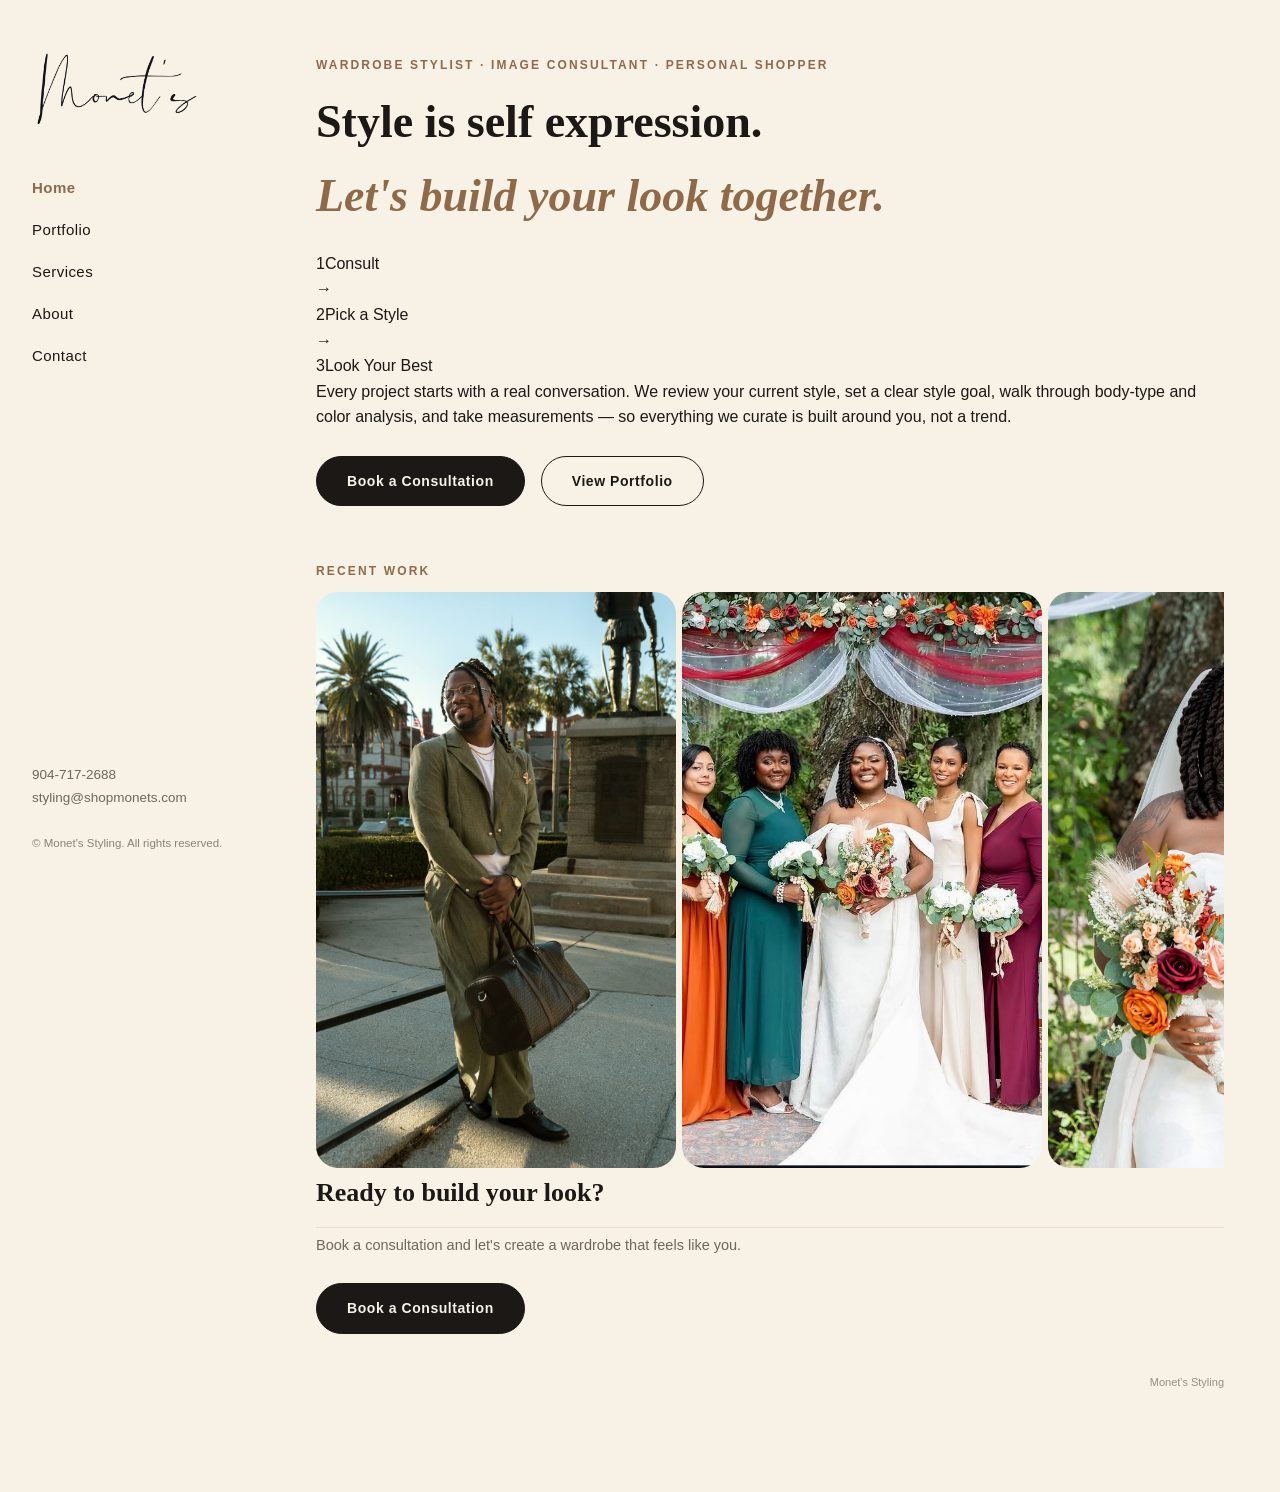
==== commit 01448e62: "Update index.html" ====
--- a/index.html
+++ b/index.html
@@ -15,7 +15,7 @@
   <aside class="sidebar">
     <a href="index.html"><img class="logo" src="assets/brand/monets-logo-black.png" alt="Monet's Styling"></a>
 
-    <button class="menu-toggle" onclick="document.querySelector('nav').classList.toggle('open')">&#9776;</button>
+    <button class="menu-toggle" onclick="document.querySelector('nav').classList.toggle('open')"><svg width="18" height="18" viewBox="0 0 24 24" fill="none" stroke="currentColor" stroke-width="2" stroke-linecap="round"><line x1="3" y1="6" x2="21" y2="6"/><line x1="3" y1="12" x2="21" y2="12"/><line x1="3" y1="18" x2="21" y2="18"/></svg></button>
 
     <nav>
       <a href="index.html" class="active">Home</a>
@@ -35,7 +35,22 @@
   <main>
     <section class="hero">
       <span class="eyebrow">Wardrobe Stylist &middot; Image Consultant &middot; Personal Shopper</span>
-      <h1>Style is self expression.<span class="script">Let's build yours.</span></h1>
+      <h1>Style is self expression.<span class="script">Let's build your look together.</span></h1>
+
+      <div class="process-steps">
+        <div class="process-step"><span class="process-num">1</span><span class="process-label">Consult</span></div>
+        <span class="process-arrow">&rarr;</span>
+        <div class="process-step"><span class="process-num">2</span><span class="process-label">Pick a Style</span></div>
+        <span class="process-arrow">&rarr;</span>
+        <div class="process-step"><span class="process-num">3</span><span class="process-label">Look Your Best</span></div>
+      </div>
+
+      <p class="hero-sub">Every project starts with a real conversation. We review your current style, set a clear style goal, walk through body-type and color analysis, and take measurements — so everything we curate is built around you, not a trend.</p>
+
+      <div class="hero-actions">
+        <a class="btn btn-dark" href="discovery.html">Book a Consultation</a>
+        <a class="btn btn-outline" href="portfolio.html">View Portfolio</a>
+      </div>
     </section>
 
     <section>
@@ -49,6 +64,12 @@
       </div>
     </section>
 
+    <section class="home-cta">
+      <h2 class="section-heading" style="margin-top:0;">Ready to build your look?</h2>
+      <p class="section-sub">Book a consultation and let's create a wardrobe that feels like you.</p>
+      <a class="btn btn-dark" href="discovery.html">Book a Consultation</a>
+    </section>
+
     <p class="built-with">Monet's Styling</p>
   </main>
 </div>
--- a/css/style.css
+++ b/css/style.css
@@ -233,6 +233,41 @@
   margin-top: 8px;
 }
 
+/* ---------- Portfolio project groups ---------- */
+
+.portfolio-groups {
+  margin-top: 36px;
+}
+
+.gallery-group {
+  margin-bottom: 48px;
+}
+
+.gallery-group:last-child {
+  margin-bottom: 0;
+}
+
+.group-title {
+  font-size: 20px;
+  margin-bottom: 16px;
+}
+
+.gallery-grid .video-tile {
+  display: block;
+  border-radius: var(--radius);
+  overflow: hidden;
+  aspect-ratio: 3/4;
+  background: var(--ink);
+  box-shadow: 0 12px 30px -18px rgba(30,20,10,.35);
+}
+
+.gallery-grid .video-tile video {
+  width: 100%;
+  height: 100%;
+  object-fit: cover;
+  display: block;
+}
+
 /* ---------- Home swipeable gallery ---------- */
 
 .hscroll {
@@ -284,6 +319,15 @@
   align-items: start;
 }
 
+.about-portrait {
+  width: 100%;
+  aspect-ratio: 4/5;
+  object-fit: cover;
+  border-radius: var(--radius);
+  margin-bottom: 24px;
+  box-shadow: 0 12px 30px -18px rgba(30,20,10,.35);
+}
+
 .about-layout .quote-card {
   background: var(--card);
   border-radius: var(--radius);
@@ -506,6 +550,7 @@
 .contact-form label:first-child { margin-top: 0; }
 
 .contact-form input,
+.contact-form select,
 .contact-form textarea {
   width: 100%;
   padding: 12px 14px;
@@ -517,12 +562,59 @@
   color: var(--ink);
 }
 
+.contact-form select {
+  appearance: none;
+  background-image: url("data:image/svg+xml;utf8,<svg xmlns='http://www.w3.org/2000/svg' viewBox='0 0 20 20' fill='%236f665c'><path d='M5.5 7.5l4.5 4.5 4.5-4.5' stroke='%236f665c' stroke-width='1.5' fill='none' stroke-linecap='round' stroke-linejoin='round'/></svg>");
+  background-repeat: no-repeat;
+  background-position: right 14px center;
+  padding-right: 36px;
+}
+
 .contact-form textarea { min-height: 120px; resize: vertical; }
 
 .contact-form button {
   margin-top: 22px;
   cursor: pointer;
   font-family: inherit;
+}
+
+.checkbox-row {
+  display: flex;
+  flex-wrap: wrap;
+  gap: 20px;
+  margin-top: 4px;
+}
+
+.checkbox-option {
+  display: flex;
+  align-items: center;
+  gap: 8px;
+  font-size: 14.5px;
+  text-transform: none;
+  letter-spacing: normal;
+  color: var(--ink);
+  margin-top: 0;
+  cursor: pointer;
+}
+
+.checkbox-option input[type="checkbox"] {
+  width: 16px;
+  height: 16px;
+  accent-color: var(--ink);
+  cursor: pointer;
+}
+
+/* ---------- Discovery form / consult booking ---------- */
+
+.discovery-form {
+  max-width: 640px;
+}
+
+.consult-booking {
+  max-width: 640px;
+  margin-top: 40px;
+  padding-top: 32px;
+  border-top: 1px solid var(--line);
 }
 
 /* ---------- Footer credit (bottom right, like Format) ---------- */
@@ -583,10 +675,26 @@
     justify-content: center;
     width: 40px;
     height: 40px;
-    border: 1px solid var(--line);
+    border: 1px solid var(--ink);
     border-radius: 10px;
     background: var(--card);
+    color: var(--ink);
     font-size: 18px;
+    -webkit-appearance: none;
+    appearance: none;
+    -webkit-tap-highlight-color: transparent;
+    outline: none;
+  }
+
+  .menu-toggle:focus,
+  .menu-toggle:active {
+    border-color: var(--ink);
+    outline: none;
+  }
+
+  .menu-toggle svg {
+    display: block;
+    color: var(--ink);
   }
 
   main { padding: 36px 22px 60px; }
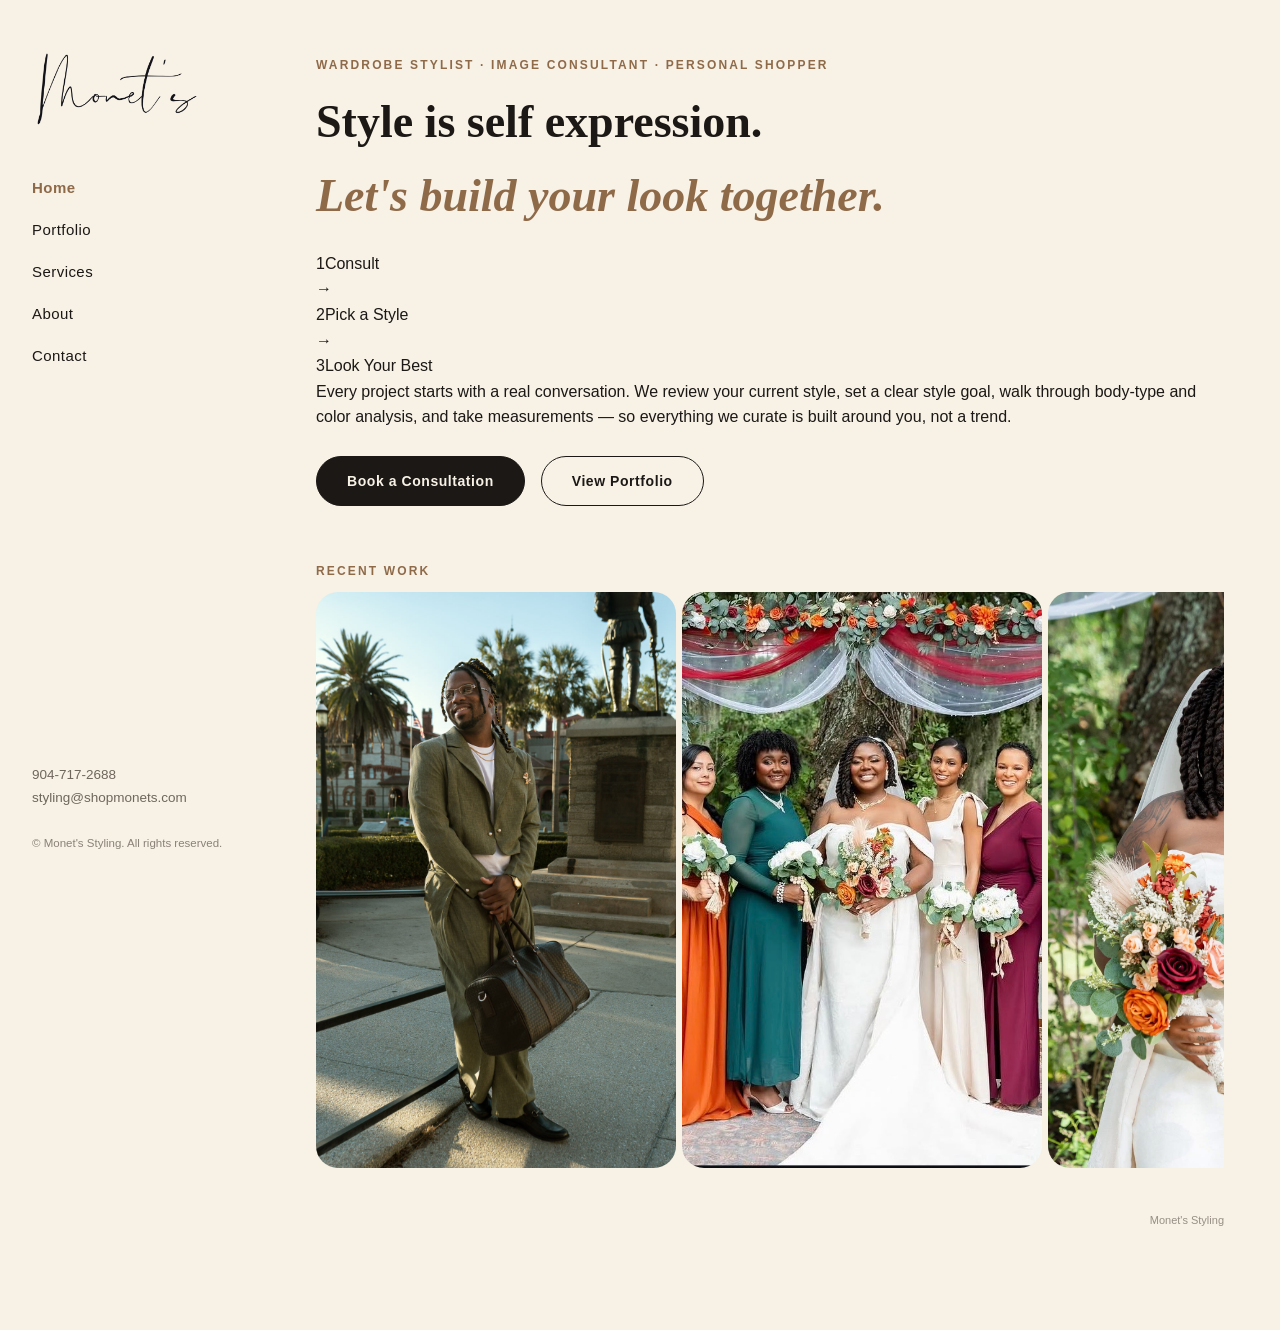
==== commit 708263db: "Update index.html" ====
--- a/index.html
+++ b/index.html
@@ -64,12 +64,6 @@
       </div>
     </section>
 
-    <section class="home-cta">
-      <h2 class="section-heading" style="margin-top:0;">Ready to build your look?</h2>
-      <p class="section-sub">Book a consultation and let's create a wardrobe that feels like you.</p>
-      <a class="btn btn-dark" href="discovery.html">Book a Consultation</a>
-    </section>
-
     <p class="built-with">Monet's Styling</p>
   </main>
 </div>
